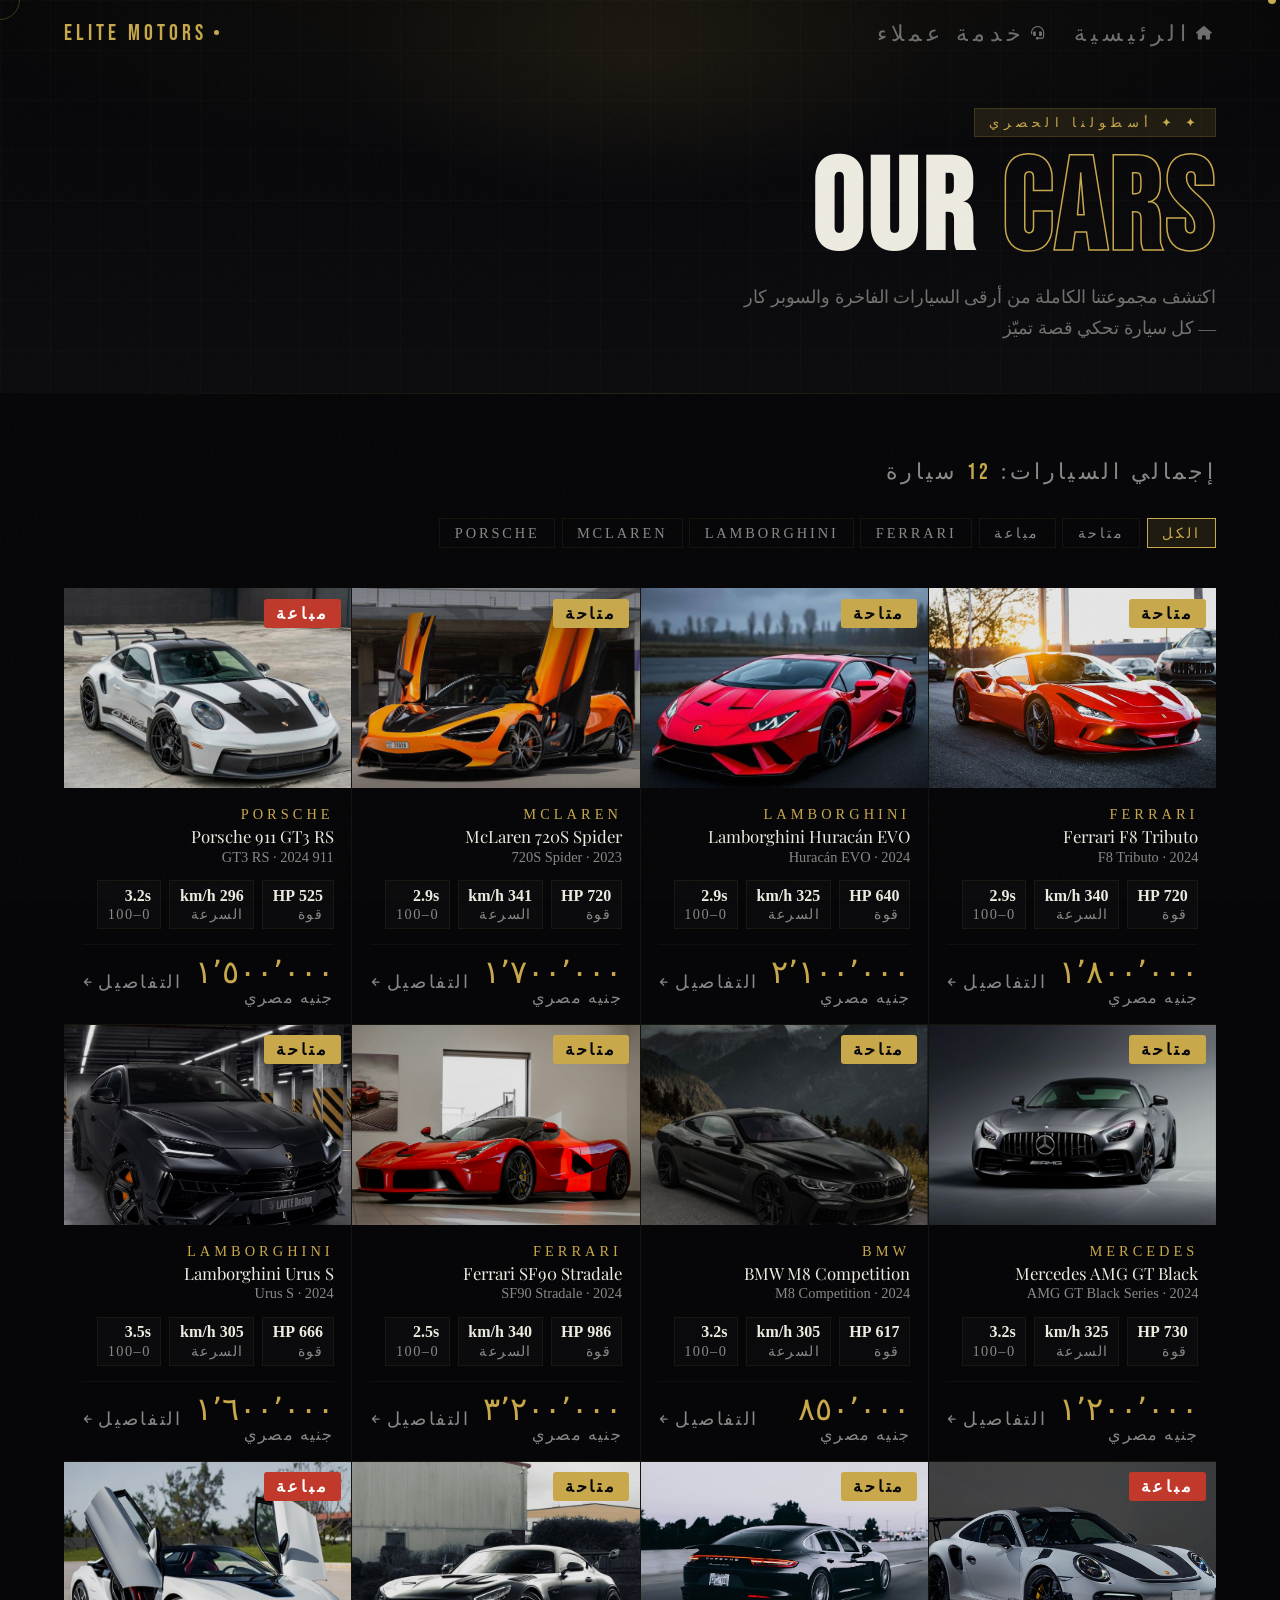
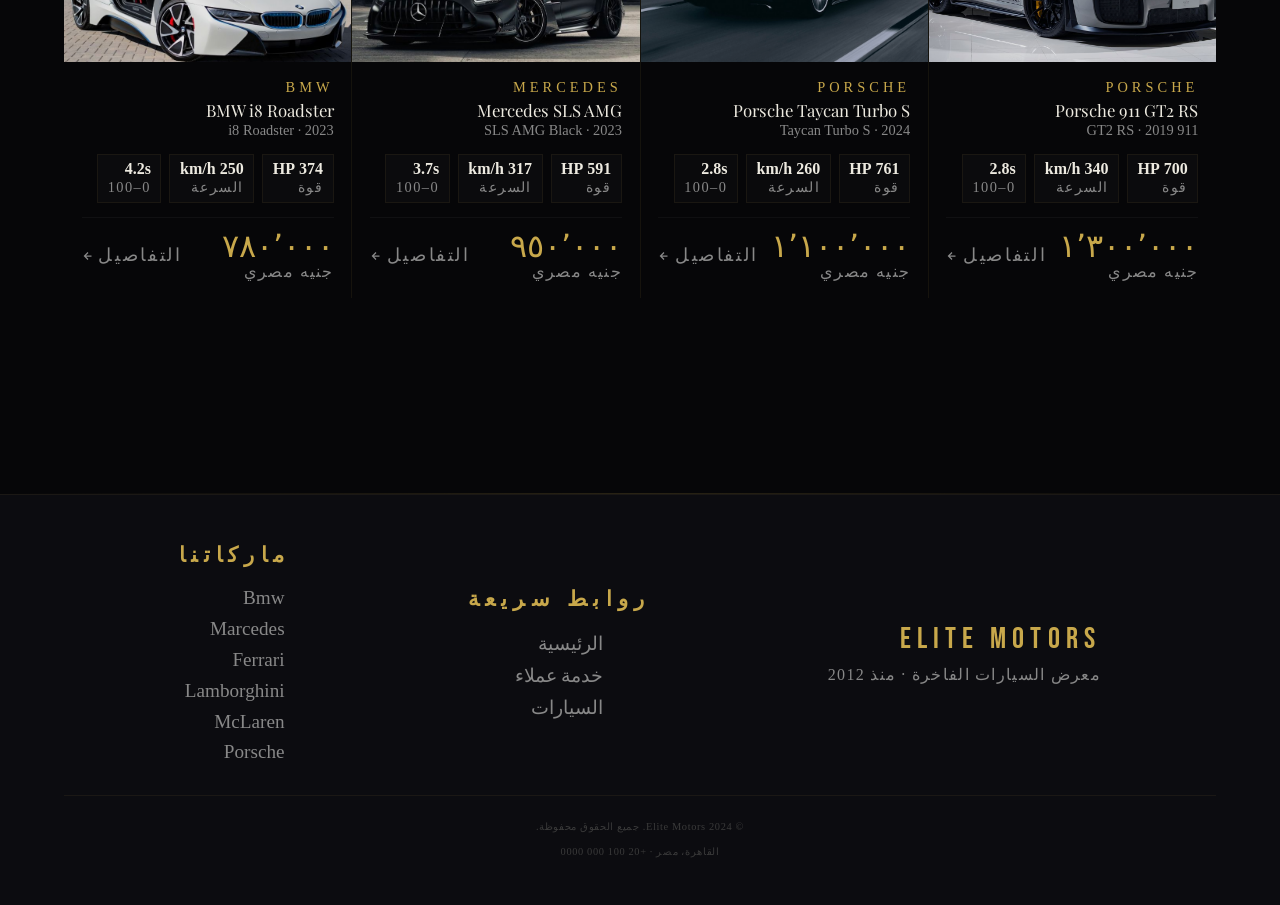
==== cars.html @ e6af2a57 "Add files via upload" ====
<!doctype html>
<html lang="ar" dir="rtl">
  <head>
    <meta charset="UTF-8" />
    <meta
      name="viewport"
      content="width=device-width, initial-scale=1.0, maximum-scale=1.0"
    />
    <title>Elite Motors — Cars</title>
    <link rel="icon" type="image/x-icon" href="Images/Logo.ico">
    <link rel="preconnect" href="https://fonts.googleapis.com" />
    <link
      href="https://fonts.googleapis.com/css2?family=Bebas+Neue&family=Cairo:wght@300;400;600;700;900&family=Playfair+Display:ital,wght@0,400;0,700;1,400&display=swap"
      rel="stylesheet"
    />
    <link rel="stylesheet" href="style/all.min.css">
    <link rel="stylesheet" href="style/StyleCars.css">
  </head>
  <body>
     <div class="cursor" id="cursor"></div>
    <div class="cursor-ring" id="cursorRing"></div>

    <!-- NAV -->
    <nav id="mainNav">
            <!-- Hamburger: fixed in viewport always -->
      <button
        class="hamburger"
        id="hamburger"
        aria-label="القائمة"
        aria-expanded="false"
      >
        <span></span><span></span><span></span>
      </button>
      <div class="nav-drawer" id="navDrawer">
        <ul>
          <li>
            <a href="index.html" onclick="closeMenu()">
              <span class="nav-icon"><i class="fa fa-house"></i></span>
              الرئيسية
            </a>
          </li>
          <li>
            <a href="#" onclick="closeMenu()">
              <span class="nav-icon"><i class="fa-solid fa-headset"></i></span>
              خدمة عملاء
            </a>
          </li>
        </ul>
        <div class="drawer-divider"></div>
        <div class="drawer-bottom">
          <button class="drawer-cta" onclick="closeMenu()">حجز موعد</button>
        </div>
      </div>
      <a href="index.html" class="nav-logo">
        <span class="dot"></span>ELITE MOTORS
      </a>

    </nav>

    <!-- PAGE HERO -->
    <div class="page-hero">
      <div class="page-hero-bg"></div>
      <div class="page-hero-grid"></div>
      <div class="page-hero-glow"></div>
      <div class="page-hero-inner">
        <div class="page-eyebrow">✦ أسطولنا الحصري</div>
        <h1 class="page-h">OUR <span>CARS</span></h1>
        <p class="page-sub">
          اكتشف مجموعتنا الكاملة من أرقى السيارات الفاخرة والسوبر كار — كل سيارة
          تحكي قصة تميّز
        </p>
      </div>
    </div>

    <div class="divider"></div>

    <!-- CARS -->
    <section id="cars">
      <div class="cars-count rv">
        إجمالي السيارات: <span id="countDisplay">12</span> سيارة
      </div>
      <div class="car-filters rv" style="transition-delay: 0.05s">
        <button class="filter-btn active" data-filter="all">الكل</button>
        <button class="filter-btn" data-filter="available">متاحة</button>
        <button class="filter-btn" data-filter="sold">مباعة</button>
        <button class="filter-btn" data-filter="Ferrari">Ferrari</button>
        <button class="filter-btn" data-filter="Lamborghini">
          Lamborghini
        </button>
        <button class="filter-btn" data-filter="McLaren">McLaren</button>
        <button class="filter-btn" data-filter="Porsche">Porsche</button>
      </div>
      <div class="cars-grid" id="carsGrid"></div>
      <div style="text-align: center; margin-top: 3rem" class="rv">
        <a href="index.html" class="btn-gold"><span>← العودة للرئيسية</span></a>
      </div>
    </section>

    <div class="divider"></div>

    <!-- FOOTER -->
    <footer>
      <div class="footer-inner ">
        <div>
          <div class="footer-logo">ELITE MOTORS</div>
          <div class="footer-tagline">معرض السيارات الفاخرة · منذ 2012</div>
        </div>
        <div class="footer-col">
          <h5>روابط سريعة</h5>
          <ul>
            <li><a href="index.html">الرئيسية</a></li>
            <li><a href="#">خدمة عملاء</a></li>
            <li><a href="cars.html">السيارات</a></li>
          </ul>
        </div>
        <div class="footer-col">
          <h5>ماركاتنا</h5>
          <ul>
            <li><a href="#">Bmw</a></li>
            <li><a href="#">Marcedes</a></li>
            <li><a href="#">Ferrari</a></li>
            <li><a href="#">Lamborghini</a></li>
            <li><a href="#">McLaren</a></li>
            <li><a href="#">Porsche</a></li>
          </ul>
        </div>
      </div>
      <div class="footer-bottom">
        <div class="footer-copy">© 2024 Elite Motors. جميع الحقوق محفوظة.</div>
        <div class="footer-copy">القاهرة، مصر · +20 100 000 0000</div>
      </div>
    </footer>

    <!-- BACK TO TOP -->
    <button
      class="btt"
      id="btt"
      aria-label="العودة للأعلى"
      onclick="window.scrollTo({ top: 0, behavior: 'smooth' })"
    >
      <svg
        width="16"
        height="16"
        viewBox="0 0 24 24"
        fill="none"
        stroke="currentColor"
        stroke-width="2.5"
      >
        <path d="M18 15l-6-6-6 6" />
      </svg>
    </button>

    <!-- TOAST -->
    <div class="toast" id="toast">
      <span class="toast-icon">✦</span>
      <span id="toastMsg"></span>
    </div>

    <!-- MODAL -->
    <div class="modal-overlay" id="modal" onclick="closeModal(event)">
      <div class="modal" id="modalInner">
        <button class="modal-close" onclick="closeModal()">✕</button>
        <img id="modalImg" class="modal-img" src="" alt="" />
        <div class="modal-body">
          <div class="modal-brand" id="modalBrand"></div>
          <div class="modal-name" id="modalName"></div>
          <div class="modal-year" id="modalYear"></div>

          <div class="modal-specs">
            <div class="modal-spec ">
              <span class="modal-spec-v" id="mHp">—</span
              ><span class="modal-spec-l">HP</span>
            </div>
            <div class="modal-spec">
              <span class="modal-spec-v" id="mSpd">—</span
              ><span class="modal-spec-l">السرعة</span>
            </div>
            <div class="modal-spec ">
              <span class="modal-spec-v" id="mAcc">—</span
              ><span class="modal-spec-l">0–100</span>
            </div>
          </div>
          <div class="modal-price" id="mPrice"></div>
          <a
            href="index.html#contact"
            class="btn-gold w-100 justify-content-center"
            style="width: 100%; justify-content: center"
            onclick="closeModal()"
            ><span>استفسر الآن →</span></a
          >
        </div>
      </div>
    </div>

    <script src="script/ScriptCars.js"> </script>
  
  </body>
</html>
---- style/StyleCars.css ----
/* ══ RESET & TOKENS ══ */
      * {
        margin: 0;
        padding: 0;
        box-sizing: border-box;
      }
      :root {
        --bg: #060608;
        --bg2: #0c0c10;
        --bg3: #111116;
        --gold: #c8a84b;
        --gold2: #e5c96e;
        --gold3: #f0d98a;
        --gold-dim: rgba(200, 168, 75, 0.12);
        --gold-glow: rgba(200, 168, 75, 0.25);
        --white: #edeae0;
        --gray: #888;
        --gray2: #3a3a3a;
        --red: #c0392b;
        --border: rgba(200, 168, 75, 0.18);
        --border2: rgba(200, 168, 75, 0.08);
        --nav-h: 60px;
        --ff-d: "Bebas Neue", sans-serif;
        --ff-s: "Playfair Display", serif;
        /*--ff-b:'Cairo',sans-serif;*/
        --px: 1rem;
        --ease-out: cubic-bezier(0.16, 1, 0.3, 1);
      }
            img {
        display: block;
        max-width: 100%;
      }
      a {
        text-decoration: none;
        color: inherit;
      }

      html {
        scroll-behavior: smooth;
        overflow-x: hidden;
      }
      body {
        background: var(--bg);
        color: var(--white);
        font-family: var(--ff-b);
        overflow-x: hidden;
        -webkit-font-smoothing: antialiased;
      }
      ::-webkit-scrollbar {
        width: 2px;
      }
      ::-webkit-scrollbar-track {
        background: var(--bg);
      }
      ::-webkit-scrollbar-thumb {
        background: var(--gold);
      }

      body::after {
        content: "";
        position: fixed;
        inset: 0;
        pointer-events: none;
        z-index: 9990;
        opacity: 0.55;
        background-image: url("data:image/svg+xml,%3Csvg viewBox='0 0 256 256' xmlns='http://www.w3.org/2000/svg'%3E%3Cfilter id='n'%3E%3CfeTurbulence type='fractalNoise' baseFrequency='0.9' numOctaves='4' stitchTiles='stitch'/%3E%3C/filter%3E%3Crect width='100%25' height='100%25' filter='url(%23n)' opacity='0.03'/%3E%3C/svg%3E");
      }

      /* ══ CURSOR ══ */
      .cursor,
      .cursor-ring {
        display: none;
      }
      @media (pointer: fine) {
        .cursor {
          display: block;
          position: fixed;
          width: 8px;
          height: 8px;
          background: var(--gold);
          border-radius: 50%;
          pointer-events: none;
          z-index: 99999;
          transform: translate(-50%, -50%);
          transition:
            transform 0.15s var(--ease-out),
            width 0.2s,
            height 0.2s,
            opacity 0.3s;
          mix-blend-mode: screen;
        }
        .cursor-ring {
          display: block;
          position: fixed;
          width: 40px;
          height: 40px;
          border: 1px solid rgba(200, 168, 75, 0.5);
          border-radius: 50%;
          pointer-events: none;
          z-index: 99998;
          transform: translate(-50%, -50%);
          transition:
            opacity 0.3s,
            border-color 0.3s;
          opacity: 0.6;
        }
        .cursor.hovered {
          transform: translate(-50%, -50%) scale(0);
          opacity: 0;
        }
        .cursor-ring.hovered {
          border-color: var(--gold);
          opacity: 1;
          width: 52px;
          height: 52px;
          transition:
            width 0.25s var(--ease-out),
            height 0.25s var(--ease-out),
            border-color 0.3s,
            opacity 0.3s;
        }
      }

      /* ══════════ NAV ══════════ */
      nav {
        position: fixed;
        top: 0;
        width: 100%;
        z-index: 1000;
        height: var(--nav-h);
        display: flex;
        align-items: center;
        justify-content: space-between;
        padding: 0 var(--px);
        transition:
          background 0.5s,
          border-color 0.5s,
          backdrop-filter 0.5s;
        border-bottom: 1px solid transparent;
      }
      nav.scrolled {
        background: rgba(6, 6, 8, 0.95);
        border-color: var(--border2);
        backdrop-filter: blur(24px);
        -webkit-backdrop-filter: blur(24px);
      }
      .nav-logo {
        font-family: var(--ff-d);
        font-size: 1.4rem;
        letter-spacing: 0.18em;
        color: var(--gold);
        z-index: 1002;
        position: relative;
        flex-shrink: 0;
        display: flex;
        align-items: center;
        gap: 0.4rem;
      }
      .nav-logo .dot {
        width: 5px;
        height: 5px;
        background: var(--gold);
        border-radius: 50%;
        margin-bottom: 2px;
      }

      /* Hamburger — always fixed near navbar */
      .hamburger {
        display: flex;
        flex-direction: column;
        justify-content: center;
        align-items: flex-end;
        gap: 5px;
        width: 44px;
        height: 44px;
        padding: 6px;
        background: none;
        border: none;
        cursor: pointer;
        position: fixed;
        top: calc((var(--nav-h) - 44px) / 2);
        left: var(--px);
        z-index: 1002;
        -webkit-tap-highlight-color: transparent;
      }
      .hamburger span {
        display: block;
        height: 1.5px;
        background: var(--white);
        border-radius: 2px;
        transition:
          transform 0.4s var(--ease-out),
          opacity 0.25s,
          width 0.35s var(--ease-out),
          background 0.3s;
      }
      .hamburger span:nth-child(1) {
        width: 22px;
      }
      .hamburger span:nth-child(2) {
        width: 14px;
      }
      .hamburger span:nth-child(3) {
        width: 18px;
      }
      .hamburger.open span:nth-child(1) {
        width: 20px;
        transform: translateY(6.5px) rotate(45deg);
        background: var(--gold);
      }
      .hamburger.open span:nth-child(2) {
        opacity: 0;
        width: 0;
      }
      .hamburger.open span:nth-child(3) {
        width: 20px;
        transform: translateY(-6.5px) rotate(-45deg);
        background: var(--gold);
      }

      /* Drawer */
      .nav-drawer {
        position: fixed;
        inset: 0;
        background: rgba(4, 4, 6, 0.98);
        backdrop-filter: blur(40px);
        -webkit-backdrop-filter: blur(40px);
        z-index: 1001;
        display: flex;
        flex-direction: column;
        align-items: center;
        justify-content: center;
        opacity: 0;
        visibility: hidden;
        transition:
          opacity 0.5s var(--ease-out),
          visibility 0.5s;
        padding-top: var(--nav-h);
      }
      .nav-drawer.open {
        opacity: 1;
        visibility: visible;
      }
      .nav-drawer ul {
        list-style: none;
        display: flex;
        flex-direction: column;
        align-items: center;
        gap: 0.2rem;
        width: 100%;
      }
      .nav-drawer ul li {
        width: 100%;
        text-align: center;
        opacity: 0;
        transform: translateY(24px);
        transition:
          opacity 0.5s var(--ease-out),
          transform 0.5s var(--ease-out);
      }
      .nav-drawer.open ul li:nth-child(1) {
        opacity: 1;
        transform: none;
        transition-delay: 0.07s;
      }
      .nav-drawer.open ul li:nth-child(2) {
        opacity: 1;
        transform: none;
        transition-delay: 0.13s;
      }
      .nav-drawer ul li a {
        display: flex;
        align-items: center;
        justify-content: center;
        gap: 0.6rem;
        padding: 1rem 2rem;
        font-family: var(--ff-d);
        font-size: clamp(2.2rem, 9vw, 3.5rem);
        letter-spacing: 0.06em;
        color: rgba(237, 234, 224, 0.3);
        transition:
          color 0.3s,
          letter-spacing 0.4s var(--ease-out);
      }
      .nav-drawer ul li a:hover {
        color: var(--gold);
        letter-spacing: 0.12em;
      }
      /* nav icon inside drawer link */
      .nav-icon {
        font-size: clamp(1.4rem, 5vw, 2rem);
        line-height: 1;
        flex-shrink: 0;
      }
      .drawer-divider {
        width: 40px;
        height: 1px;
        background: var(--border);
        margin: 1.5rem auto;
      }
      .drawer-bottom {
        display: flex;
        flex-direction: column;
        align-items: center;
        gap: 1.2rem;
        opacity: 0;
        transform: translateY(16px);
        transition:
          opacity 0.5s var(--ease-out) 0.3s,
          transform 0.5s var(--ease-out) 0.3s;
      }
      .nav-drawer.open .drawer-bottom {
        opacity: 1;
        transform: none;
      }
      .drawer-cta {
        background: transparent;
        color: var(--gold);
        border: 1px solid var(--border);
        padding: 0.6rem 2.5rem;
        font-family: var(--ff-b);
        font-size: 0.72rem;
        letter-spacing: 0.25em;
        font-weight: 700;
        text-transform: uppercase;
        cursor: pointer;
        transition:
          background 0.3s,
          border-color 0.3s;
      }
      .drawer-cta:hover {
        background: var(--gold-dim);
        border-color: var(--gold);
      }



      /* ══ PAGE HERO / HEADER ══ */
      .page-hero {
        min-height: 38vh;
        position: relative;
        overflow: hidden;
        display: flex;
        align-items: flex-end;
        padding: calc(var(--nav-h) + 2.5rem) var(--px) 3rem;
      }
      .page-hero-bg {
        position: absolute;
        inset: 0;
        background:
          radial-gradient(
            ellipse 80% 60% at 50% 0%,
            rgba(200, 168, 75, 0.06) 0%,
            transparent 70%
          ),
          linear-gradient(to bottom, var(--bg) 0%, var(--bg2) 100%);
      }
      .page-hero-grid {
        position: absolute;
        inset: 0;
        background-image:
          linear-gradient(rgba(200, 168, 75, 0.025) 1px, transparent 1px),
          linear-gradient(90deg, rgba(200, 168, 75, 0.025) 1px, transparent 1px);
        background-size: 50px 50px;
      }
      .page-hero-glow {
        position: absolute;
        top: -80px;
        right: 50%;
        transform: translateX(50%);
        width: min(600px, 120vw);
        height: 280px;
        background: radial-gradient(
          ellipse,
          rgba(200, 168, 75, 0.07) 0%,
          transparent 70%
        );
        pointer-events: none;
      }
      .page-hero-inner {
        position: relative;
        z-index: 2;
        width: 100%;
      }
      .page-eyebrow {
        display: inline-flex;
        align-items: center;
        gap: 0.5rem;
        font-size: 0.8rem;
        letter-spacing: 0.4em;
        text-transform: uppercase;
        color: var(--gold);
        border: 1px solid var(--border);
        padding: 0.35rem 0.85rem;
        margin-bottom: 1.2rem;
        background: var(--gold-dim);
        opacity: 0;
        transform: translateY(20px);
        animation: fadeUp 0.8s var(--ease-out) 0.3s forwards;
      }
      .page-eyebrow::before {
        content: "✦";
        font-size: 0.8rem;
      }
      @keyframes fadeUp {
        to {
          opacity: 1;
          transform: none;
        }
      }
      .page-h {
        font-family: var(--ff-d);
        font-size: clamp(3.5rem, 14vw, 8rem);
        line-height: 0.88;
        letter-spacing: 0.03em;
        color: var(--white);
        opacity: 0;
        transform: translateY(30px);
        animation: fadeUp 0.9s var(--ease-out) 0.45s forwards;
      }
      .page-h span {
        color: transparent;
        -webkit-text-stroke: 1.5px var(--gold);
      }
      .page-sub {
        font-size: clamp(.8rem, 6vw, 1.1rem);
        color: rgba(237, 234, 224, 0.45);
        margin-top: 0.8rem;
        max-width: 480px;
        line-height: 1.8;
        opacity: 0;
        transform: translateY(20px);
        animation: fadeUp 0.8s var(--ease-out) 0.6s forwards;
      }

      /* ══ DIVIDER ══ */
      .divider {
        height: 1px;
        background: linear-gradient(
          to left,
          transparent,
          var(--border),
          transparent
        );
      }

      /* ══════════ CARS SECTION ══════════ */
      #cars {
        background: var(--bg);
        padding: 4rem var(--px) 6rem;
      }

      /* Filter tabs */
      .car-filters {
        display: flex;
        gap: 0.4rem;
        flex-wrap: wrap;
        margin-bottom: 2.5rem;
      }
      .filter-btn {
        font-size: 0.9rem;
        letter-spacing: 0.2em;
        text-transform: uppercase;
        border: 1px solid var(--border2);
        color: var(--gray);
        padding: 0.35rem 0.9rem;
        cursor: pointer;
        background: none;
        transition:
          border-color 0.3s,
          color 0.3s,
          background 0.3s;
        -webkit-tap-highlight-color: transparent;
        font-family: var(--ff-b);
      }
      .filter-btn.active,
      .filter-btn:hover {
        border-color: var(--gold);
        color: var(--gold);
        background: var(--gold-dim);
      }

      /* Count badge */
      .cars-count {
        font-size: 1.4rem;
        letter-spacing: 0.15em;
        color: var(--gray);
        margin-bottom: 2rem;
        opacity: 0;
        animation: fadeUp 0.6s var(--ease-out) 0.8s forwards;
      }
      .cars-count span {
        color: var(--gold);
        font-family: var(--ff-d);
        font-size: 1.4rem;
      }

      /* Cars grid — 3 cols desktop, 2 tablet, 1 mobile */
      .cars-grid {
        display: grid;
        grid-template-columns: 1fr;
        gap: 1px;
        background: var(--border2);
      }


      /* Car card */
      .car-card {
        background: var(--bg);
        position: relative;
        overflow: hidden;
        opacity: 0;
        transform: translateY(30px);
        transition:
          opacity 0.6s var(--ease-out),
          transform 0.6s var(--ease-out),
          box-shadow 0.4s;
        cursor: pointer;
      }
      .car-card.vis {
        opacity: 1;
        transform: none;
      }
      .car-card:hover {
        box-shadow: 0 20px 50px rgba(0, 0, 0, 0.6);
      }

      .car-img-wrap {
        height: 200px;
        overflow: hidden;
        position: relative;
        background: var(--bg3);
      }


      .car-img-wrap img {
        width: 100%;
        height: 100%;
        object-fit: cover;
        object-position: center;
        transition:
          transform 0.8s var(--ease-out),
          filter 0.5s;
        filter: brightness(0.9) saturate(1.1);
      }
      .car-card:hover .car-img-wrap img {
        transform: scale(1.08);
        filter: brightness(1) saturate(1.2);
      }

      /* Skeleton shimmer */
      .car-img-wrap::before {
        content: "";
        position: absolute;
        inset: 0;
        z-index: 1;
        background: linear-gradient(
          135deg,
          var(--bg3) 25%,
          var(--bg2) 50%,
          var(--bg3) 75%
        );
        background-size: 200% 200%;
        animation: shimmer 1.5s infinite;
        transition: opacity 0.4s;
      }
      .car-img-wrap.loaded::before {
        opacity: 0;
        pointer-events: none;
      }
      @keyframes shimmer {
        0% {
          background-position: 200% 0;
        }
        100% {
          background-position: -200% 0;
        }
      }

      .car-badge {
        position: absolute;
        top: 0.65rem;
        right: 0.65rem;
        z-index: 3;
        font-size: 0.52rem;
        letter-spacing: 0.18em;
        font-weight: 700;
        text-transform: uppercase;
        padding: 0.2rem 0.6rem;
      }
      .badge-av {
        background: var(--gold);
        color: var(--bg);
        font-size: 1rem;
        margin: auto;
        padding: 5px 12px;
        border-radius: 3px;
      }
      .badge-sold {
        background: var(--red);
        color: #fff;
        font-size: 1rem;
        margin: auto;
        padding: 5px 12px;
        border-radius: 3px;
      }
      .car-overlay {
        position: absolute;
        inset: 0;
        z-index: 2;
        background: linear-gradient(
          to top,
          rgba(6, 6, 8, 0.85) 0%,
          transparent 50%
        );
        opacity: 0;
        transition: opacity 0.4s;
        display: flex;
        align-items: flex-end;
        padding: 0.8rem;
      }
      .car-card:hover .car-overlay {
        opacity: 1;
      }
      .overlay-btn {
        font-size: 0.95rem;
        letter-spacing: 0.15em;
        text-transform: uppercase;
        color: var(--gold);
        border: 1px solid var(--border);
        padding: 0.35rem 0.8rem;
        background: rgba(6, 6, 8, 0.7);
        transition: background 0.3s;
      }

      .car-info {
        padding: 1.1rem;
      }
      .car-brand-tag {
        font-size: 0.9rem;
        letter-spacing: 0.28em;
        color: var(--gold);
        text-transform: uppercase;
        margin-bottom: 0.2rem;
      }
      .car-name {
        font-family: var(--ff-s);
        font-size: 1.05rem;
        color: var(--white);
        margin-bottom: 0.15rem;
        line-height: 1.2;
      }
      .car-sub {
        font-size: 0.9rem;
        color: var(--gray);
        margin-bottom: 0.9rem;
      }
      .car-specs {
        display: flex;
        gap: 0.5rem;
        flex-wrap: wrap;
        margin-bottom: 0.9rem;
      }
      .spec {
        display: flex;
        flex-direction: column;
        gap: 0.08rem;
        padding: 0.35rem 0.6rem;
        background: rgba(255, 255, 255, 0.02);
        border: 1px solid var(--border2);
        min-width: 52px;
      }
      .spec-v {
        font-size: 1rem;
        font-weight: 700;
        color: var(--white);
      }
      .spec-l {
        font-size: 0.9rem;
        letter-spacing: 0.1em;
        color: var(--gray);
        text-transform: uppercase;
      }
      .car-footer {
        display: flex;
        align-items: center;
        justify-content: space-between;
        padding-top: 0.85rem;
        border-top: 1px solid rgba(255, 255, 255, 0.04);
      }
      .car-price {
        font-family: var(--ff-d);
        font-size: 2rem;
        color: var(--gold);
        line-height: 1;
      }
      .car-price small {
        font-family: 'Segoe UI', Tahoma, Geneva, Verdana, sans-serif;
        font-size: 1rem;
        color: var(--gray);
        display: block;
        letter-spacing: 0.08em;
      }
      .more-link {
        display: flex;
        align-items: center;
        gap: 0.3rem;
        font-size: 1.1rem;
        letter-spacing: 0.15em;
        text-transform: uppercase;
        color: var(--gray);
        transition:
          color 0.3s,
          gap 0.3s var(--ease-out);
      }
      .car-card:hover .more-link {
        color: var(--gold);
        gap: 0.55rem;
      }
      .more-link svg {
        transition: transform 0.3s;
      }
      .car-card:hover .more-link svg {
        transform: translateX(-3px);
      }

      /* ══ Buttons ══ */
      .btn-gold {
        display: inline-flex;
        align-items: center;
        gap: 0.5rem;
        background: var(--gold);
        color: var(--bg);
        padding: 0.75rem 1.8rem;
        font-weight: 700;
        font-size: 1.4rem;
        letter-spacing: 0.18em;
        text-transform: uppercase;
        position: relative;
        overflow: hidden;
        transition:
          transform 0.25s var(--ease-out),
          box-shadow 0.3s;
        -webkit-tap-highlight-color: transparent;
      }
      .btn-gold::before {
        content: "";
        position: absolute;
        inset: 0;
        background: var(--gold3);
        transform: translateX(-101%);
        transition: transform 0.45s var(--ease-out);
      }
      .btn-gold span {
        position: relative;
        z-index: 1;
      }
      .btn-gold:hover::before {
        transform: translateX(0);
      }
      .btn-gold:hover {
        transform: translateY(-2px);
        box-shadow: 0 12px 35px rgba(200, 168, 75, 0.3);
      }

      /* ══ REVEAL ══ */
      .rv {
        opacity: 0;
        transform: translateY(28px);
        transition:
          opacity 0.7s var(--ease-out),
          transform 0.7s var(--ease-out);
      }
      .rv.vis {
        opacity: 1;
        transform: none;
      }

      /* ══ MODAL ══ */
      .modal-overlay {
        position: fixed;
        inset: 0;
        background: rgba(4, 4, 6, 0.96);
        z-index: 9000;
        display: flex;
        align-items: center;
        justify-content: center;
        padding: 1.5rem;
        opacity: 0;
        visibility: hidden;
        transition:
          opacity 0.4s var(--ease-out),
          visibility 0.4s;
      }
      .modal-overlay.open {
        opacity: 1;
        visibility: visible;
      }
      .modal {
        background: var(--bg2);
        border: 1px solid var(--border);
        max-width: 520px;
        width: 100%;
        transform: scale(0.93) translateY(20px);
        transition: transform 0.4s var(--ease-out);
        position: relative;
        max-height: 90svh;
        overflow-y: auto;
      }
      .modal-overlay.open .modal {
        transform: scale(1) translateY(0);
      }
      .modal-img {
        width: 100%;
        height: 220px;
        object-fit: cover;
        object-position: center;
      }
      .modal-body {
        padding: 1.5rem;
      }
      .modal-brand {
        font-size: 0.58rem;
        letter-spacing: 0.28em;
        color: var(--gold);
        text-transform: uppercase;
        margin-bottom: 0.3rem;
      }
      .modal-name {
        font-family: var(--ff-s);
        font-size: 1.5rem;
        color: var(--white);
        margin-bottom: 0.3rem;
      }
      .modal-year {
        font-size: 0.72rem;
        color: var(--gray);
        margin-bottom: 1.2rem;
      }
      .modal-specs {
                display: grid;
        grid-template-columns: repeat(3, 1fr);
        gap: 0.6rem;
        margin-bottom: 1.2rem;
      }
      .modal-spec {
        text-align: center;
        padding: 0.8rem 0.5rem;
        background: rgba(255, 255, 255, 0.02);
        border: 1px solid var(--border2);
      }
      .modal-spec-v {
        font-family: var(--ff-d);
        font-size: 1.3rem;
        color: var(--gold);
        display: block;
        margin-bottom: 0.15rem;
      }
      .modal-spec-l {
        font-size: 0.52rem;
        letter-spacing: 0.12em;
        color: var(--gray);
        text-transform: uppercase;
      }
      .modal-price {
        font-size: 2rem;
        color: var(--gold);
        margin-bottom: 1.2rem;
      }
      .modal-price small {
        font-size: 1rem;
        color: var(--gray);
      }
      .modal-close {
        position: absolute;
        top: 0.8rem;
        left: 0.8rem;
        width: 36px;
        height: 36px;
        border: 1px solid var(--border2);
        background: rgba(6, 6, 8, 0.8);
        color: var(--gray);
        display: flex;
        align-items: center;
        justify-content: center;
        cursor: pointer;
        transition:
          border-color 0.3s,
          color 0.3s;
        font-size: 1rem;
        line-height: 1;
        -webkit-tap-highlight-color: transparent;
      }
      .modal-close:hover {
        border-color: var(--gold);
        color: var(--gold);
      }

      /* ══ BACK TO TOP ══ */
      .btt {
        position: fixed;
        bottom: 1.5rem;
        left: 1.5rem;
        width: 42px;
        height: 42px;
        background: var(--gold);
        color: var(--bg);
        display: flex;
        align-items: center;
        justify-content: center;
        cursor: pointer;
        z-index: 800;
        opacity: 0;
        transform: translateY(12px);
        transition:
          opacity 0.4s,
          transform 0.4s var(--ease-out),
          background 0.3s;
        border: none;
      }
      .btt.show {
        opacity: 1;
        transform: none;
      }
      .btt:hover {
        background: var(--gold3);
      }

      /* ══ FOOTER ══ */
      footer {
        background: var(--bg2);
        border-top: 1px solid var(--border2);
        padding: 3rem var(--px);
      }
      .footer-inner {
        margin: 0 10%;
        display: flex;
        justify-content: space-between;
        align-items: center;
        gap: 2rem;
        max-width: 1500px;

      }

      .footer-logo {
        font-family: var(--ff-d);
        font-size: 1.9rem;
        letter-spacing: 0.2em;
        color: var(--gold);
        margin-bottom: 0.5rem;
      }
      .footer-tagline {
        font-size: 1rem;
        color: var(--gray);
        letter-spacing: 0.08em;
      }
      .footer-col{
        display: flex;
        justify-content: center;
        align-items: center;
        flex-direction: column;
      }
      .footer-col h5 {
        font-size: 1.3rem;
        letter-spacing: 0.3em;
        color: var(--gold);
        text-transform: uppercase;
        margin-bottom: 1.3rem;
      }
      .footer-col ul {
        list-style: none;
        display: flex;
        flex-direction: column;
        gap: 0.55rem;
      }
      .footer-col ul li a {
        font-size:1.2rem;
        color: var(--gray);
        transition: color 0.3s;
      }
      .footer-col ul li a:hover {
        color: var(--white);
      }
      .footer-bottom {
        border-top: 1px solid var(--border2);
        padding-top: 1.5rem;
        margin-top: 2rem;
        display: flex;
        flex-direction: column;
        gap: 0.8rem;
        align-items: center;
        text-align: center;
      }

      .footer-copy {
        font-size: 0.65rem;
        color: var(--gray2);
        letter-spacing: 0.06em;
      }

      /* ══ TOAST ══ */
      .toast {
        position: fixed;
        bottom: 1.5rem;
        right: 1.5rem;
        background: var(--bg2);
        border: 1px solid var(--border);
        color: var(--white);
        padding: 0.75rem 1.2rem;
        font-size: 0.75rem;
        letter-spacing: 0.06em;
        transform: translateY(20px);
        opacity: 0;
        transition:
          opacity 0.4s,
          transform 0.4s var(--ease-out);
        z-index: 8000;
        pointer-events: none;
        display: flex;
        align-items: center;
        gap: 0.6rem;
      }
      .toast.show {
        opacity: 1;
        transform: none;
      }
      .toast-icon {
        color: var(--gold);
      }
            ::selection {
        background: rgba(200, 168, 75, 0.25);
        color: var(--white);
      }
            @media (pointer: coarse) {
        .car-card:active {
          opacity: 0.85;
        }
            @media (pointer: fine) {
        body {
          cursor: none;
        }
      }
        .btn-gold:active {
          transform: scale(0.97);
        }
      }
      /* ════════════════════════════════════════
         TABLET  ≥ 768px
      ════════════════════════════════════════ */
      @media (min-width: 768px) {
        :root { --px: 2rem; }

        /* Nav: hide hamburger, show inline links */
        .hamburger { display: none; }
        .nav-drawer {
          position: static;
          background: none; backdrop-filter: none;
          opacity: 1; visibility: visible;
          flex-direction: row; align-items: center; gap: 1.5rem; padding-top: 0;
        }
        .nav-drawer ul { flex-direction: row; gap: 1.5rem; width: auto; }
        .nav-drawer ul li { opacity: 1; transform: none; transition: none; width: auto; }
        .nav-drawer ul li a {
          font-family: var(--ff-b); font-size: 1.4rem; letter-spacing: 0.22em;
          text-transform: uppercase; color: rgba(136,136,136,.8);
          padding: 0; position: relative; gap: 0.35rem;
        }
        .nav-drawer ul li a::after {
          content: ""; position: absolute; bottom: -5px; right: 0;
          width: 0; height: 1px; background: var(--gold);
          transition: width 0.35s var(--ease-out);
        }
        .nav-drawer ul li a:hover { color: var(--white); letter-spacing: 0.22em; }
        .nav-drawer ul li a:hover::after { width: 100%; }
        .nav-icon { font-size: 0.85rem; }
        .drawer-divider, .drawer-bottom { display: none; }

        /* Cars grid: 2 columns */
        .cars-grid { grid-template-columns: repeat(2, 1fr); }
        .car-img-wrap { height: 185px; }
      }

      /* ════════════════════════════════════════
         DESKTOP  ≥ 1024px
      ════════════════════════════════════════ */
      @media (min-width: 1024px) {
        :root { --px: 4rem; --nav-h: 68px; }

        /* Cars grid: 4 columns */
        .cars-grid { grid-template-columns: repeat(4, 1fr); }
        .car-img-wrap { height: 200px; }
      }
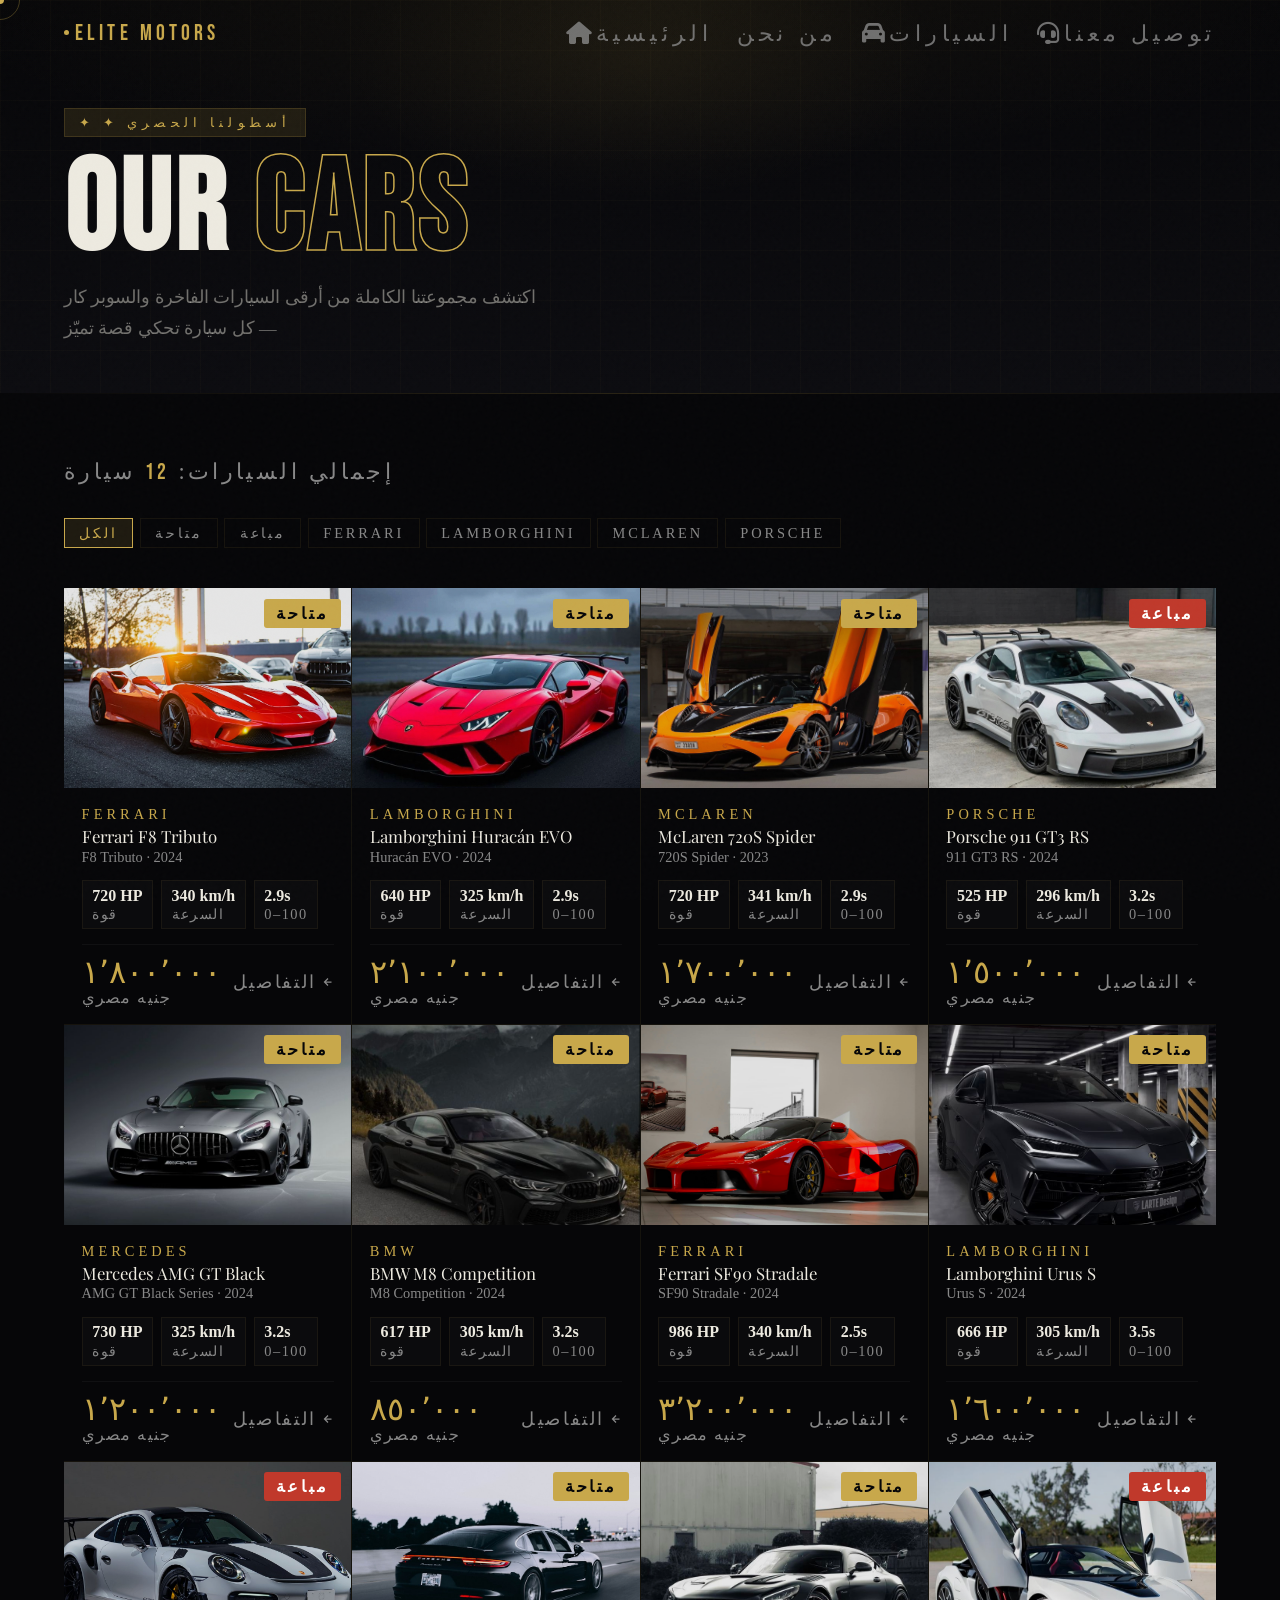
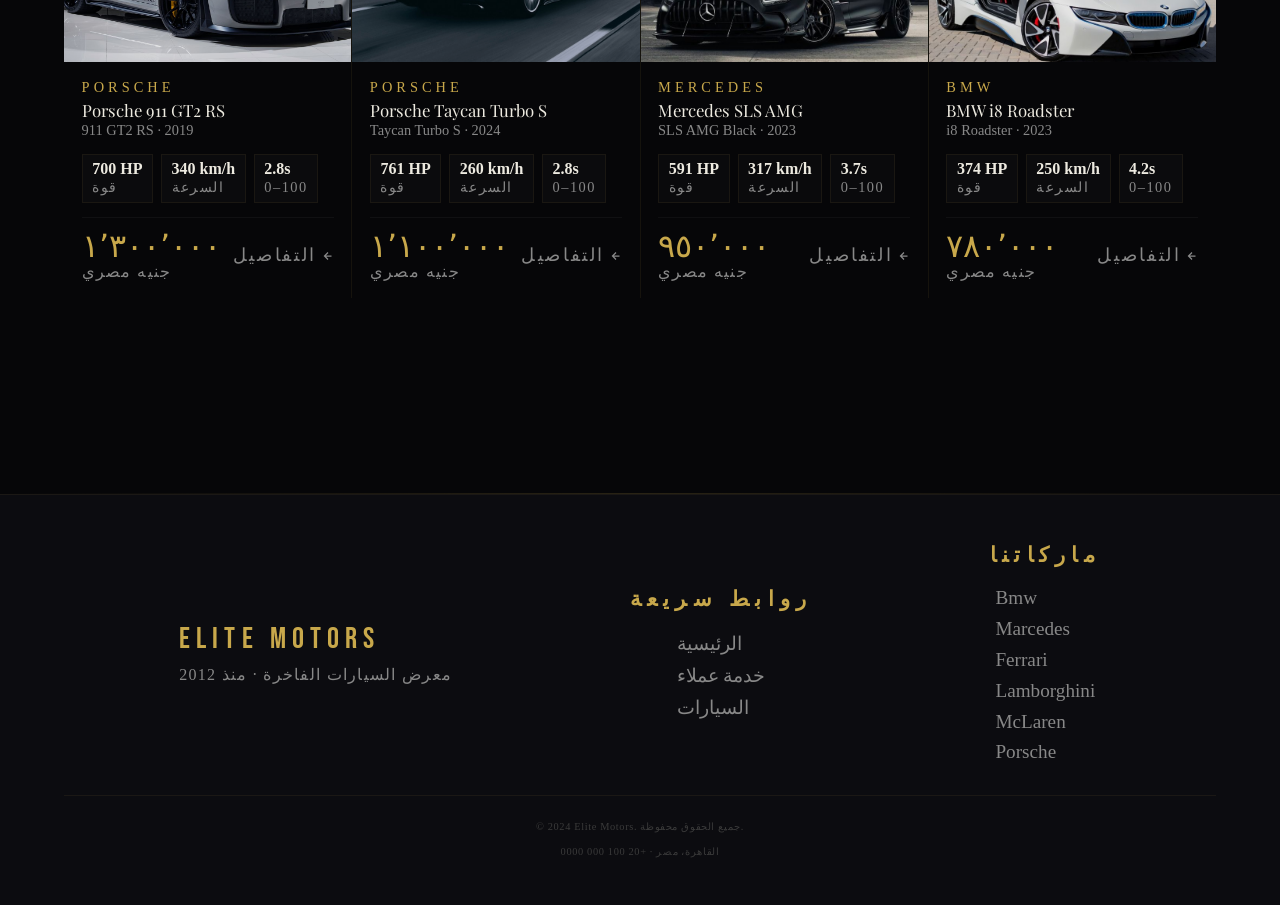
==== commit 55334cbb: "Add files via upload" ====
--- a/cars.html
+++ b/cars.html
@@ -1,5 +1,5 @@
 <!doctype html>
-<html lang="ar" dir="rtl">
+<html lang="en">
   <head>
     <meta charset="UTF-8" />
     <meta
@@ -21,41 +21,35 @@
     <div class="cursor-ring" id="cursorRing"></div>
 
     <!-- NAV -->
-    <nav id="mainNav">
-            <!-- Hamburger: fixed in viewport always -->
-      <button
-        class="hamburger"
-        id="hamburger"
-        aria-label="القائمة"
-        aria-expanded="false"
-      >
-        <span></span><span></span><span></span>
-      </button>
-      <div class="nav-drawer" id="navDrawer">
-        <ul>
-          <li>
-            <a href="index.html" onclick="closeMenu()">
-              <span class="nav-icon"><i class="fa fa-house"></i></span>
-              الرئيسية
-            </a>
-          </li>
-          <li>
-            <a href="#" onclick="closeMenu()">
-              <span class="nav-icon"><i class="fa-solid fa-headset"></i></span>
-              خدمة عملاء
-            </a>
-          </li>
-        </ul>
-        <div class="drawer-divider"></div>
-        <div class="drawer-bottom">
-          <button class="drawer-cta" onclick="closeMenu()">حجز موعد</button>
-        </div>
+  <nav id="mainNav">
+    <a href="#home" class="nav-logo" onclick="closeMenu()">
+    <span class="dot"></span>ELITE MOTORS
+  </a>
+  <button class="hamburger" id="hamburger" aria-label="القائمة" aria-expanded="false">
+    <span></span><span></span><span></span>
+  </button>
+  <div class="nav-drawer" id="navDrawer">
+    <ul>
+      <li><a href="index.html#home" onclick="closeMenu()"><i class="fa fa-house"></i>الرئيسية</a></li>
+      <li><a href="index.html#about" onclick="closeMenu()">من نحن</a></li>
+      <li><a href="index.html#cars" onclick="closeMenu()"><i class="fa-solid fa-car"></i>السيارات</a></li>
+      <li><a href="index.html#contact" onclick="closeMenu()"><i class="fa-solid fa-headset"></i>توصيل معنا</i></a></li>
+    </ul>
+    <div class="drawer-divider"></div>
+    <div class="drawer-bottom">
+      <button class="drawer-cta" onclick="closeMenu()">حجز موعد</button>
+      <div class="drawer-social">
+        <a href="#" aria-label="Instagram">
+          <svg width="15" height="15" viewBox="0 0 24 24" fill="none" stroke="currentColor" stroke-width="1.5"><rect x="2" y="2" width="20" height="20" rx="5"/><circle cx="12" cy="12" r="4"/><circle cx="17.5" cy="6.5" r="1" fill="currentColor" stroke="none"/></svg>
+        </a>
+        <a href="#" aria-label="WhatsApp">
+          <svg width="15" height="15" viewBox="0 0 24 24" fill="currentColor"><path d="M17.472 14.382c-.297-.149-1.758-.867-2.03-.967-.273-.099-.471-.148-.67.15-.197.297-.767.966-.94 1.164-.173.199-.347.223-.644.075-.297-.15-1.255-.463-2.39-1.475-.883-.788-1.48-1.761-1.653-2.059-.173-.297-.018-.458.13-.606.134-.133.298-.347.446-.52.149-.174.198-.298.298-.497.099-.198.05-.371-.025-.52-.075-.149-.669-1.612-.916-2.207-.242-.579-.487-.5-.669-.51-.173-.008-.371-.01-.57-.01-.198 0-.52.074-.792.372-.272.297-1.04 1.016-1.04 2.479 0 1.462 1.065 2.875 1.213 3.074.149.198 2.096 3.2 5.077 4.487.709.306 1.262.489 1.694.625.712.227 1.36.195 1.871.118.571-.085 1.758-.719 2.006-1.413.248-.694.248-1.289.173-1.413z"/><path d="M12 0C5.373 0 0 5.373 0 12c0 2.124.553 4.118 1.524 5.849L.057 23.428a.5.5 0 00.601.633l5.706-1.453A11.937 11.937 0 0012 24c6.627 0 12-5.373 12-12S18.627 0 12 0zm0 22c-1.907 0-3.702-.512-5.243-1.409l-.364-.216-3.755.957.978-3.668-.235-.378A9.953 9.953 0 012 12C2 6.477 6.477 2 12 2s10 4.477 10 10-4.477 10-10 10z"/></svg>
+        </a>
       </div>
-      <a href="index.html" class="nav-logo">
-        <span class="dot"></span>ELITE MOTORS
-      </a>
+    </div>
+  </div>
 
-    </nav>
+</nav>
 
     <!-- PAGE HERO -->
     <div class="page-hero">
--- a/style/StyleCars.css
+++ b/style/StyleCars.css
@@ -124,217 +124,313 @@
       }
 
       /* ══════════ NAV ══════════ */
-      nav {
-        position: fixed;
-        top: 0;
-        width: 100%;
-        z-index: 1000;
-        height: var(--nav-h);
-        display: flex;
-        align-items: center;
-        justify-content: space-between;
-        padding: 0 var(--px);
-        transition:
-          background 0.5s,
-          border-color 0.5s,
-          backdrop-filter 0.5s;
-        border-bottom: 1px solid transparent;
-      }
-      nav.scrolled {
-        background: rgba(6, 6, 8, 0.95);
-        border-color: var(--border2);
-        backdrop-filter: blur(24px);
-        -webkit-backdrop-filter: blur(24px);
-      }
-      .nav-logo {
-        font-family: var(--ff-d);
-        font-size: 1.4rem;
-        letter-spacing: 0.18em;
-        color: var(--gold);
-        z-index: 1002;
-        position: relative;
-        flex-shrink: 0;
-        display: flex;
-        align-items: center;
-        gap: 0.4rem;
-      }
-      .nav-logo .dot {
-        width: 5px;
-        height: 5px;
-        background: var(--gold);
-        border-radius: 50%;
-        margin-bottom: 2px;
-      }
-
-      /* Hamburger — always fixed near navbar */
-      .hamburger {
-        display: flex;
-        flex-direction: column;
-        justify-content: center;
-        align-items: flex-end;
-        gap: 5px;
-        width: 44px;
-        height: 44px;
-        padding: 6px;
-        background: none;
-        border: none;
-        cursor: pointer;
-        position: fixed;
-        top: calc((var(--nav-h) - 44px) / 2);
-        left: var(--px);
-        z-index: 1002;
-        -webkit-tap-highlight-color: transparent;
-      }
-      .hamburger span {
-        display: block;
-        height: 1.5px;
-        background: var(--white);
-        border-radius: 2px;
-        transition:
-          transform 0.4s var(--ease-out),
-          opacity 0.25s,
-          width 0.35s var(--ease-out),
-          background 0.3s;
-      }
-      .hamburger span:nth-child(1) {
-        width: 22px;
-      }
-      .hamburger span:nth-child(2) {
-        width: 14px;
-      }
-      .hamburger span:nth-child(3) {
-        width: 18px;
-      }
-      .hamburger.open span:nth-child(1) {
-        width: 20px;
-        transform: translateY(6.5px) rotate(45deg);
-        background: var(--gold);
-      }
-      .hamburger.open span:nth-child(2) {
-        opacity: 0;
-        width: 0;
-      }
-      .hamburger.open span:nth-child(3) {
-        width: 20px;
-        transform: translateY(-6.5px) rotate(-45deg);
-        background: var(--gold);
-      }
-
-      /* Drawer */
-      .nav-drawer {
-        position: fixed;
-        inset: 0;
-        background: rgba(4, 4, 6, 0.98);
-        backdrop-filter: blur(40px);
-        -webkit-backdrop-filter: blur(40px);
-        z-index: 1001;
-        display: flex;
-        flex-direction: column;
-        align-items: center;
-        justify-content: center;
-        opacity: 0;
-        visibility: hidden;
-        transition:
-          opacity 0.5s var(--ease-out),
-          visibility 0.5s;
-        padding-top: var(--nav-h);
-      }
-      .nav-drawer.open {
-        opacity: 1;
-        visibility: visible;
-      }
-      .nav-drawer ul {
-        list-style: none;
-        display: flex;
-        flex-direction: column;
-        align-items: center;
-        gap: 0.2rem;
-        width: 100%;
-      }
-      .nav-drawer ul li {
-        width: 100%;
-        text-align: center;
-        opacity: 0;
-        transform: translateY(24px);
-        transition:
-          opacity 0.5s var(--ease-out),
-          transform 0.5s var(--ease-out);
-      }
-      .nav-drawer.open ul li:nth-child(1) {
-        opacity: 1;
-        transform: none;
-        transition-delay: 0.07s;
-      }
-      .nav-drawer.open ul li:nth-child(2) {
-        opacity: 1;
-        transform: none;
-        transition-delay: 0.13s;
-      }
-      .nav-drawer ul li a {
-        display: flex;
-        align-items: center;
-        justify-content: center;
-        gap: 0.6rem;
-        padding: 1rem 2rem;
-        font-family: var(--ff-d);
-        font-size: clamp(2.2rem, 9vw, 3.5rem);
-        letter-spacing: 0.06em;
-        color: rgba(237, 234, 224, 0.3);
-        transition:
-          color 0.3s,
-          letter-spacing 0.4s var(--ease-out);
-      }
-      .nav-drawer ul li a:hover {
-        color: var(--gold);
-        letter-spacing: 0.12em;
-      }
-      /* nav icon inside drawer link */
-      .nav-icon {
-        font-size: clamp(1.4rem, 5vw, 2rem);
-        line-height: 1;
-        flex-shrink: 0;
-      }
-      .drawer-divider {
-        width: 40px;
-        height: 1px;
-        background: var(--border);
-        margin: 1.5rem auto;
-      }
-      .drawer-bottom {
-        display: flex;
-        flex-direction: column;
-        align-items: center;
-        gap: 1.2rem;
-        opacity: 0;
-        transform: translateY(16px);
-        transition:
-          opacity 0.5s var(--ease-out) 0.3s,
-          transform 0.5s var(--ease-out) 0.3s;
-      }
-      .nav-drawer.open .drawer-bottom {
-        opacity: 1;
-        transform: none;
-      }
-      .drawer-cta {
-        background: transparent;
-        color: var(--gold);
-        border: 1px solid var(--border);
-        padding: 0.6rem 2.5rem;
-        font-family: var(--ff-b);
-        font-size: 0.72rem;
-        letter-spacing: 0.25em;
-        font-weight: 700;
-        text-transform: uppercase;
-        cursor: pointer;
-        transition:
-          background 0.3s,
-          border-color 0.3s;
-      }
-      .drawer-cta:hover {
-        background: var(--gold-dim);
-        border-color: var(--gold);
-      }
-
+nav {
+  position: fixed;
+  top: 0;
+  left: 0;
+  width: 100%;
+  z-index: 2000;
+  height: var(--nav-h);
+  display: flex;
+  align-items: center;
+  justify-content: space-between;
+  padding: 0 var(--px);
+  transition:
+    background 0.5s,
+    border-color 0.5s,
+    backdrop-filter 0.5s;
+  border-bottom: 1px solid transparent;
+}
+nav.scrolled {
+  background: rgba(6, 6, 8, 0.95);
+  border-color: var(--border2);
+  backdrop-filter: blur(24px);
+  -webkit-backdrop-filter: blur(24px);
+}
+.nav-logo {
+  font-family: var(--ff-d);
+  font-size: 1.4rem;
+  letter-spacing: 0.18em;
+  color: var(--gold);
+  z-index: 2000 !important;
+  position: relative;
+  flex-shrink: 0;
+  display: flex;
+  align-items: center;
+  gap: 0.4rem;
+  z-index: 1010;
+}
+.nav-logo .dot {
+  width: 5px;
+  height: 5px;
+  background: var(--gold);
+  border-radius: 50%;
+  margin-bottom: 2px;
+}
+
+/* Hamburger */
+.hamburger {
+  display: flex;
+  flex-direction: column;
+  justify-content: center;
+  align-items: flex-end;
+  gap: 5px;
+  width: 44px;
+  height: 44px;
+  padding: 6px;
+  background: none;
+  border: none;
+  cursor: pointer;
+  z-index: 2100 !important;
+  position: relative;
+  -webkit-tap-highlight-color: transparent;
+}
+.hamburger span {
+  display: block;
+  height: 1.5px;
+  background: var(--white);
+  border-radius: 2px;
+  transition:
+    transform 0.4s var(--ease-out),
+    opacity 0.25s,
+    width 0.35s var(--ease-out),
+    background 0.3s;
+}
+.hamburger span:nth-child(1) {
+  width: 22px;
+}
+.hamburger span:nth-child(2) {
+  width: 14px;
+}
+.hamburger span:nth-child(3) {
+  width: 18px;
+}
+.hamburger.open span:nth-child(1) {
+  width: 20px;
+  transform: translateY(6.5px) rotate(45deg);
+  background: var(--gold);
+}
+.hamburger.open span:nth-child(2) {
+  opacity: 0;
+  width: 0;
+}
+.hamburger.open span:nth-child(3) {
+  width: 20px;
+  transform: translateY(-6.5px) rotate(-45deg);
+  background: var(--gold);
+}
+
+/* Drawer */
+.nav-drawer {
+  position: fixed;
+  inset: 0;
+  background: rgba(4, 4, 6, 0.98);
+  backdrop-filter: blur(40px);
+  -webkit-backdrop-filter: blur(40px);
+  z-index: 1500 !important;
+  display: flex;
+  flex-direction: column;
+  align-items: center;
+  justify-content: center;
+  height: 100vh;
+  opacity: 0;
+  overflow-y: auto;
+  visibility: hidden;
+  transition:
+    opacity 0.5s var(--ease-out),
+    visibility 0.5s;
+  padding-top: var(--nav-h);
+}
+.nav-drawer.open {
+  opacity: 1;
+  visibility: visible;
+}
+.nav-drawer ul {
+  list-style: none;
+  display: flex;
+  flex-direction: column;
+  align-items: center;
+  gap: 0.2rem;
+  width: 100%;
+}
+.nav-drawer ul li {
+  width: 100%;
+  text-align: center;
+  opacity: 0;
+  transform: translateY(24px);
+  transition:
+    opacity 0.5s var(--ease-out),
+    transform 0.5s var(--ease-out);
+}
+.nav-drawer.open ul li:nth-child(1) {
+  opacity: 1;
+  transform: none;
+  transition-delay: 0.07s;
+}
+.nav-drawer.open ul li:nth-child(2) {
+  opacity: 1;
+  transform: none;
+  transition-delay: 0.13s;
+}
+.nav-drawer.open ul li:nth-child(3) {
+  opacity: 1;
+  transform: none;
+  transition-delay: 0.19s;
+}
+.nav-drawer.open ul li:nth-child(4) {
+  opacity: 1;
+  transform: none;
+  transition-delay: 0.25s;
+}
+.nav-drawer ul li a {
+  display: block;
+  padding: 1rem 2rem;
+  font-family: var(--ff-d);
+  font-size: clamp(2.2rem, 9vw, 3.5rem);
+  letter-spacing: 0.06em;
+  color: rgba(237, 234, 224, 0.3);
+  transition:
+    color 0.3s,
+    letter-spacing 0.4s var(--ease-out);
+}
+.nav-drawer ul li a:hover {
+  color: var(--gold);
+  letter-spacing: 0.12em;
+}
+.drawer-divider {
+  width: 40px;
+  height: 1px;
+  background: var(--border);
+  margin: 1.5rem auto;
+}
+.drawer-bottom {
+  display: flex;
+  flex-direction: column;
+  align-items: center;
+  gap: 1.2rem;
+  opacity: 0;
+  transform: translateY(16px);
+  transition:
+    opacity 0.5s var(--ease-out) 0.3s,
+    transform 0.5s var(--ease-out) 0.3s;
+}
+.nav-drawer.open .drawer-bottom {
+  opacity: 1;
+  transform: none;
+}
+.drawer-cta {
+  background: transparent;
+  color: var(--gold);
+  border: 1px solid var(--border);
+  padding: 0.6rem 2.5rem;
+  font-family: var(--ff-b);
+  font-size: 1rem;
+  letter-spacing: 0.25em;
+  font-weight: 700;
+  text-transform: uppercase;
+  cursor: pointer;
+  transition:
+    background 0.3s,
+    border-color 0.3s;
+}
+.drawer-cta:hover {
+  background: var(--gold-dim);
+  border-color: var(--gold);
+}
+.drawer-social {
+  display: flex;
+  gap: 0.6rem;
+}
+.drawer-social a {
+  width: 36px;
+  height: 36px;
+  border: 1px solid var(--border2);
+  display: flex;
+  align-items: center;
+  justify-content: center;
+  color: var(--gray);
+  transition:
+    border-color 0.3s,
+    color 0.3s,
+    background 0.3s;
+}
+.drawer-social a:hover {
+  border-color: var(--gold);
+  color: var(--gold);
+  background: var(--gold-dim);
+}
+
+/* Desktop nav */
+@media (min-width: 992px) {
+  .hamburger {
+    display: none;
+  }
+  .nav-drawer {
+    position: static;
+    background: none;
+    backdrop-filter: none;
+    opacity: 1;
+    visibility: visible;
+    flex-direction: row;
+    align-items: center;
+    gap: 1.5rem;
+    padding-top: 0;
+  }
+  .nav-drawer ul {
+    flex-direction: row;
+    gap: 1.5rem;
+    width: auto;
+  }
+  .nav-drawer ul li {
+    opacity: 1;
+    transform: none;
+    transition: none;
+    width: auto;
+  }
+  .nav-drawer ul li a {
+    font-family: var(--ff-b);
+    font-size: 1.2rem;
+    letter-spacing: 0.22em;
+    text-transform: uppercase;
+    color: rgba(136, 136, 136, 0.8);
+    padding: 0;
+    position: relative;
+  }
+  .nav-drawer ul li a::after {
+    content: "";
+    position: absolute;
+    bottom: -5px;
+    right: 0;
+    width: 0;
+    height: 1px;
+    background: var(--gold);
+    transition: width 0.35s var(--ease-out);
+  }
+  .nav-drawer ul li a:hover {
+    color: var(--white);
+    letter-spacing: 0.22em;
+  }
+  .nav-drawer ul li a:hover::after {
+    width: 100%;
+  }
+  .drawer-divider {
+    display: none;
+  }
+  .drawer-bottom {
+    flex-direction: row;
+    margin-top: 0;
+    opacity: 1;
+    transform: none;
+    transition: none;
+  }
+  .drawer-cta {
+    padding: 0.4rem 1.2rem;
+    font-size: 1.1rem;
+  }
+  .drawer-social {
+    display: none;
+  }
+}
 
 
       /* ══ PAGE HERO / HEADER ══ */
